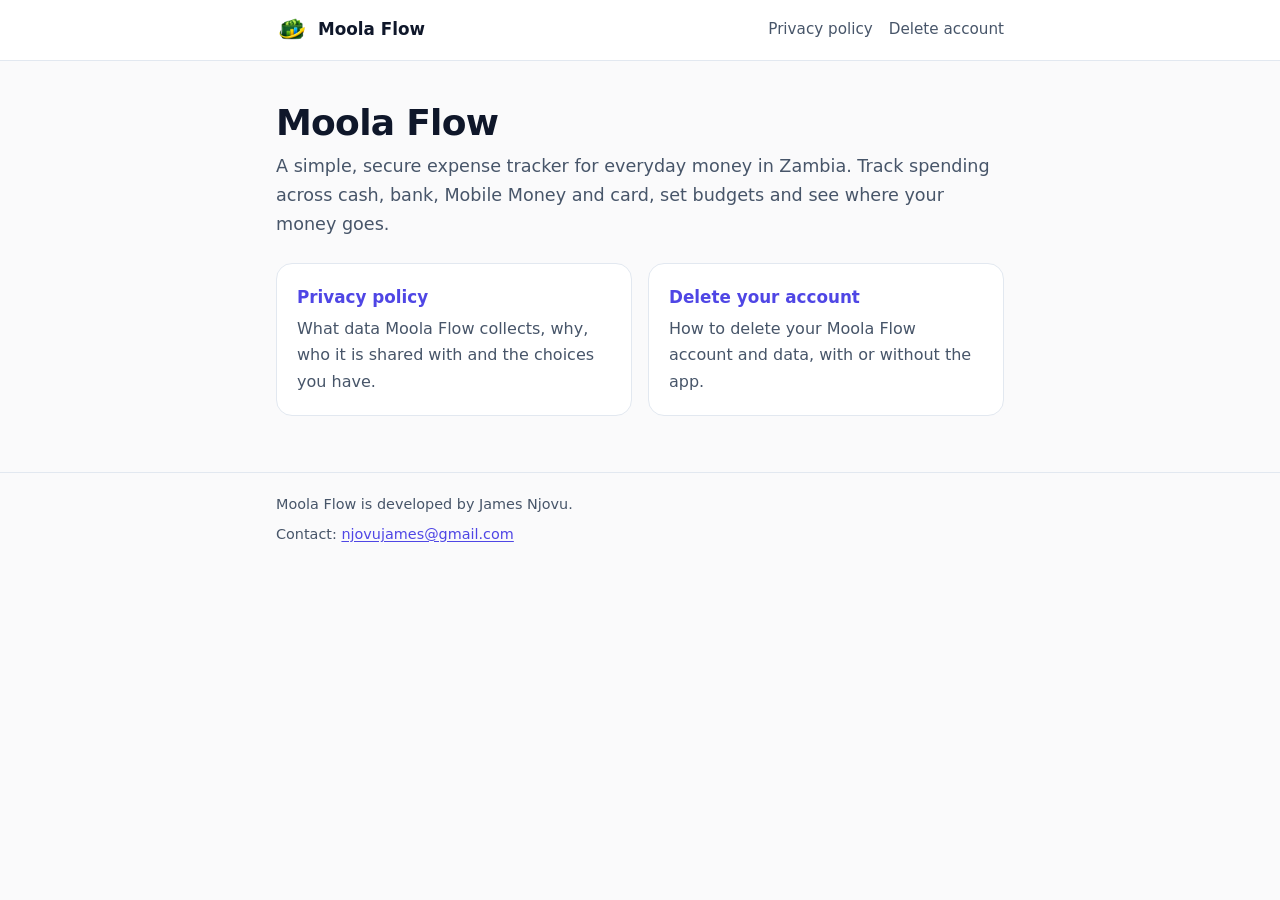
==== index.html @ 63647f9d "Add privacy policy and account deletion pages Static pages for the Moola Flow Play Store listing: pr" ====
<!doctype html>
<html lang="en">
<head>
  <meta charset="utf-8">
  <meta name="viewport" content="width=device-width, initial-scale=1">
  <title>Moola Flow</title>
  <meta name="description" content="Privacy policy and account deletion information for the Moola Flow expense tracker app.">
  <link rel="icon" type="image/png" href="favicon.png">
  <link rel="stylesheet" href="assets/style.css">
</head>
<body>
  <a class="skip-link" href="#main">Skip to content</a>
  <header class="site-header">
    <div class="inner">
      <a class="brand" href="./">
        <img src="assets/icon-192.png" alt="" width="32" height="32">
        Moola Flow
      </a>
      <nav class="site-nav" aria-label="Main">
        <a href="privacy-policy/">Privacy policy</a>
        <a href="delete-account/">Delete account</a>
      </nav>
    </div>
  </header>

  <main id="main">
    <h1>Moola Flow</h1>
    <p class="lede">A simple, secure expense tracker for everyday money in Zambia. Track spending across cash, bank, Mobile Money and card, set budgets and see where your money goes.</p>

    <div class="link-grid">
      <a class="card" href="privacy-policy/">
        <strong>Privacy policy</strong>
        <span>What data Moola Flow collects, why, who it is shared with and the choices you have.</span>
      </a>
      <a class="card" href="delete-account/">
        <strong>Delete your account</strong>
        <span>How to delete your Moola Flow account and data, with or without the app.</span>
      </a>
    </div>
  </main>

  <footer class="site-footer">
    <div class="inner">
      <p>Moola Flow is developed by James Njovu.</p>
      <p>Contact: <a href="mailto:njovujames@gmail.com">njovujames@gmail.com</a></p>
    </div>
  </footer>
</body>
</html>
---- assets/style.css ----
/* Moola Flow pages: colours mirror lib/core/constants/app_colors.dart in the app. */
:root {
  --primary: #4f46e5;
  --primary-strong: #3730a3;
  --primary-soft: #eef2ff;
  --warning-soft: #fffbeb;
  --warning-border: #f59e0b;
  --bg: #fafafb;
  --surface: #ffffff;
  --surface-2: #f4f4f7;
  --text: #0f172a;
  --text-2: #475569;
  --border: #e2e8f0;
  color-scheme: light;
}

@media (prefers-color-scheme: dark) {
  :root {
    --primary: #818cf8;
    --primary-strong: #a5b4fc;
    --primary-soft: #1e1b4b;
    --warning-soft: #3a2a0a;
    --warning-border: #f59e0b;
    --bg: #0a0a0f;
    --surface: #16161d;
    --surface-2: #1f1f28;
    --text: #f8fafc;
    --text-2: #a1a1b5;
    --border: #27272f;
    color-scheme: dark;
  }
}

*,
*::before,
*::after {
  box-sizing: border-box;
}

html {
  -webkit-text-size-adjust: 100%;
}

body {
  margin: 0;
  background: var(--bg);
  color: var(--text);
  font-family: "Inter", system-ui, -apple-system, "Segoe UI", Roboto, "Helvetica Neue", Arial, sans-serif;
  font-size: 1rem;
  line-height: 1.65;
}

a {
  color: var(--primary);
  text-underline-offset: 2px;
}

a:hover {
  color: var(--primary-strong);
}

a:focus-visible {
  outline: 2px solid var(--primary);
  outline-offset: 2px;
  border-radius: 4px;
}

.skip-link {
  position: absolute;
  left: -9999px;
}

.skip-link:focus {
  left: 16px;
  top: 16px;
  padding: 8px 12px;
  background: var(--surface);
  border: 1px solid var(--border);
  border-radius: 8px;
  z-index: 10;
}

.site-header {
  border-bottom: 1px solid var(--border);
  background: var(--surface);
}

.site-header .inner,
main,
.site-footer .inner {
  max-width: 760px;
  margin: 0 auto;
  padding-left: 16px;
  padding-right: 16px;
}

.site-header .inner {
  display: flex;
  align-items: center;
  justify-content: space-between;
  gap: 16px;
  flex-wrap: wrap;
  padding-top: 14px;
  padding-bottom: 14px;
}

.brand {
  display: inline-flex;
  align-items: center;
  gap: 10px;
  color: var(--text);
  font-weight: 700;
  font-size: 1.05rem;
  text-decoration: none;
}

.brand img {
  width: 32px;
  height: 32px;
  border-radius: 8px;
}

.site-nav {
  display: flex;
  gap: 16px;
  font-size: 0.95rem;
}

.site-nav a {
  color: var(--text-2);
  text-decoration: none;
}

.site-nav a:hover,
.site-nav a[aria-current="page"] {
  color: var(--primary);
}

main {
  padding-top: 40px;
  padding-bottom: 56px;
}

h1 {
  font-size: clamp(1.75rem, 5vw, 2.25rem);
  line-height: 1.2;
  letter-spacing: -0.02em;
  margin: 0 0 8px;
}

h2 {
  font-size: 1.3rem;
  line-height: 1.3;
  margin: 40px 0 12px;
  padding-top: 8px;
}

h3 {
  font-size: 1.05rem;
  margin: 24px 0 8px;
}

p,
ul,
ol {
  margin: 0 0 16px;
}

ul,
ol {
  padding-left: 1.4rem;
}

li {
  margin-bottom: 6px;
}

.lede {
  color: var(--text-2);
  font-size: 1.1rem;
  margin-bottom: 24px;
}

.meta {
  color: var(--text-2);
  font-size: 0.9rem;
  margin-bottom: 24px;
}

.card {
  background: var(--surface);
  border: 1px solid var(--border);
  border-radius: 16px;
  padding: 20px;
  margin: 0 0 16px;
}

.card h2,
.card h3 {
  margin-top: 0;
  padding-top: 0;
}

.card > :last-child {
  margin-bottom: 0;
}

.callout {
  background: var(--primary-soft);
  border-radius: 12px;
  padding: 16px 18px;
  margin: 0 0 24px;
}

.callout > :last-child {
  margin-bottom: 0;
}

.callout.warning {
  background: var(--warning-soft);
  border-left: 4px solid var(--warning-border);
}

.button {
  display: inline-block;
  background: var(--primary);
  color: #ffffff;
  font-weight: 600;
  text-decoration: none;
  padding: 10px 18px;
  border-radius: 10px;
}

.button:hover {
  background: var(--primary-strong);
  color: #ffffff;
}

@media (prefers-color-scheme: dark) {
  .button,
  .button:hover {
    color: #0a0a0f;
  }
}

.toc {
  background: var(--surface-2);
  border-radius: 12px;
  padding: 16px 18px;
  margin: 0 0 8px;
}

.toc ol {
  margin: 8px 0 0;
}

.toc li {
  margin-bottom: 2px;
}

.table-wrap {
  overflow-x: auto;
  margin: 0 0 16px;
}

table {
  width: 100%;
  border-collapse: collapse;
  font-size: 0.95rem;
}

th,
td {
  text-align: left;
  vertical-align: top;
  padding: 10px 12px;
  border-bottom: 1px solid var(--border);
}

th {
  background: var(--surface-2);
  font-weight: 600;
}

.link-grid {
  display: grid;
  gap: 16px;
  grid-template-columns: repeat(auto-fit, minmax(240px, 1fr));
  margin-top: 24px;
}

.link-grid a.card {
  display: block;
  color: var(--text);
  text-decoration: none;
  margin: 0;
}

.link-grid a.card:hover {
  border-color: var(--primary);
}

.link-grid a.card strong {
  display: block;
  color: var(--primary);
  font-size: 1.05rem;
  margin-bottom: 4px;
}

.link-grid a.card span {
  color: var(--text-2);
}

.site-footer {
  border-top: 1px solid var(--border);
  color: var(--text-2);
  font-size: 0.9rem;
}

.site-footer .inner {
  padding-top: 20px;
  padding-bottom: 32px;
}

.site-footer p {
  margin: 0 0 6px;
}
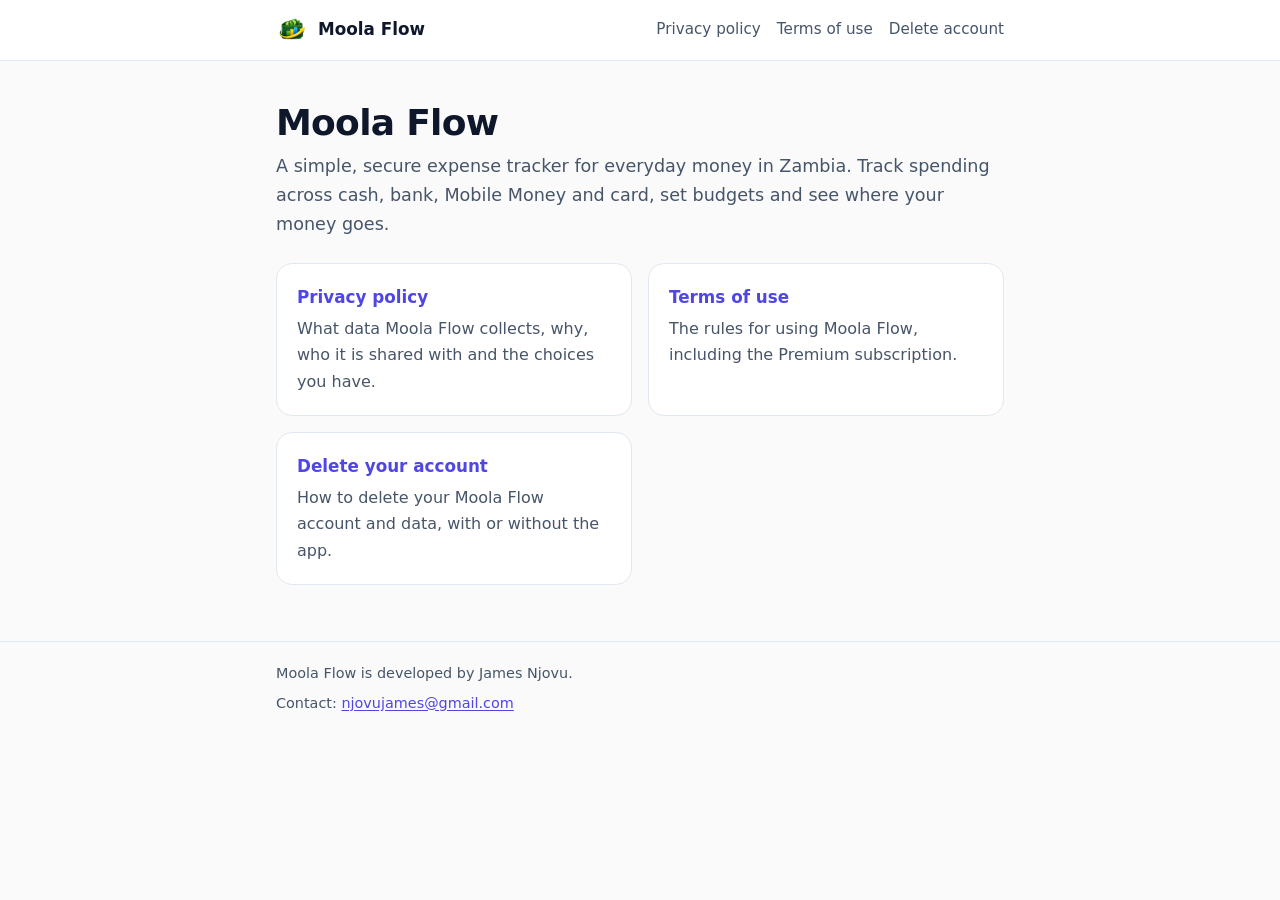
==== commit 77a7faaa: "Add terms of use page and link it from every page The app links the privacy policy and terms of use " ====
--- a/index.html
+++ b/index.html
@@ -18,6 +18,7 @@
       </a>
       <nav class="site-nav" aria-label="Main">
         <a href="privacy-policy/">Privacy policy</a>
+        <a href="terms-of-use/">Terms of use</a>
         <a href="delete-account/">Delete account</a>
       </nav>
     </div>
@@ -31,6 +32,10 @@
       <a class="card" href="privacy-policy/">
         <strong>Privacy policy</strong>
         <span>What data Moola Flow collects, why, who it is shared with and the choices you have.</span>
+      </a>
+      <a class="card" href="terms-of-use/">
+        <strong>Terms of use</strong>
+        <span>The rules for using Moola Flow, including the Premium subscription.</span>
       </a>
       <a class="card" href="delete-account/">
         <strong>Delete your account</strong>
